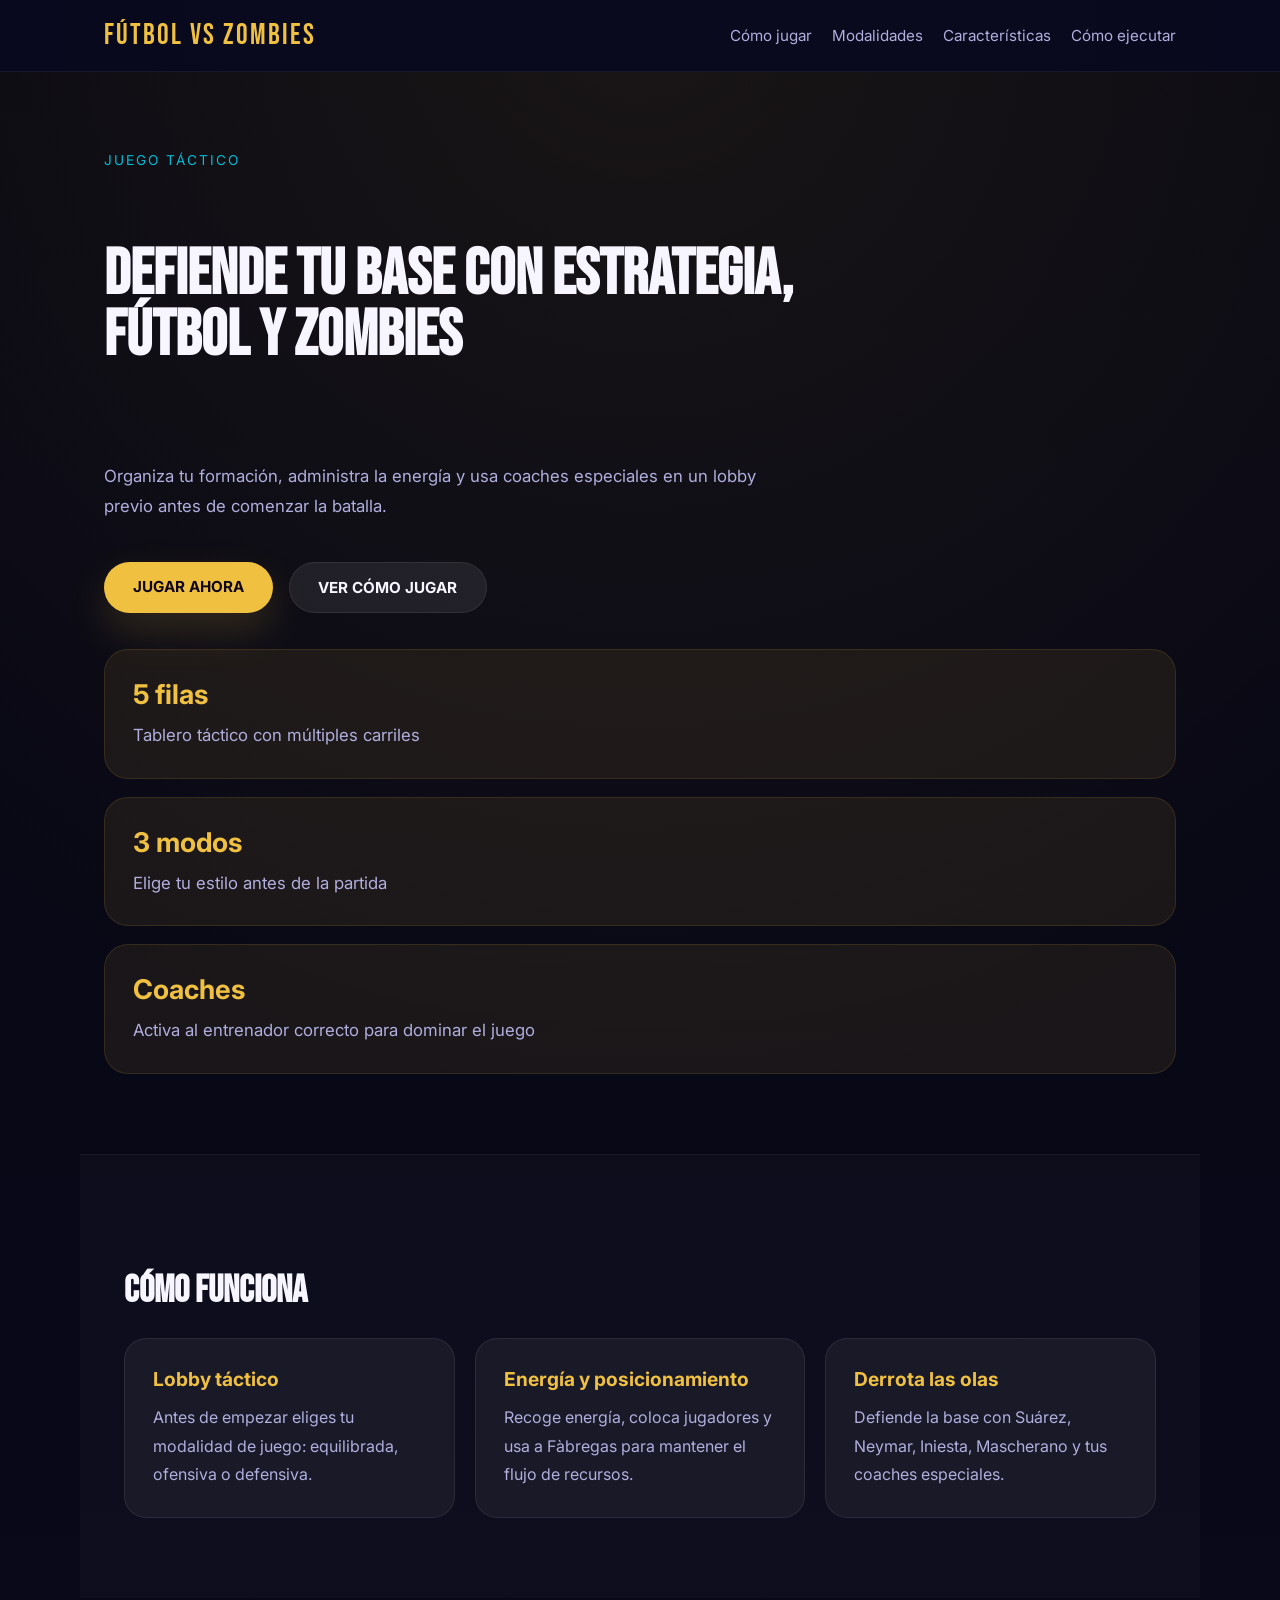
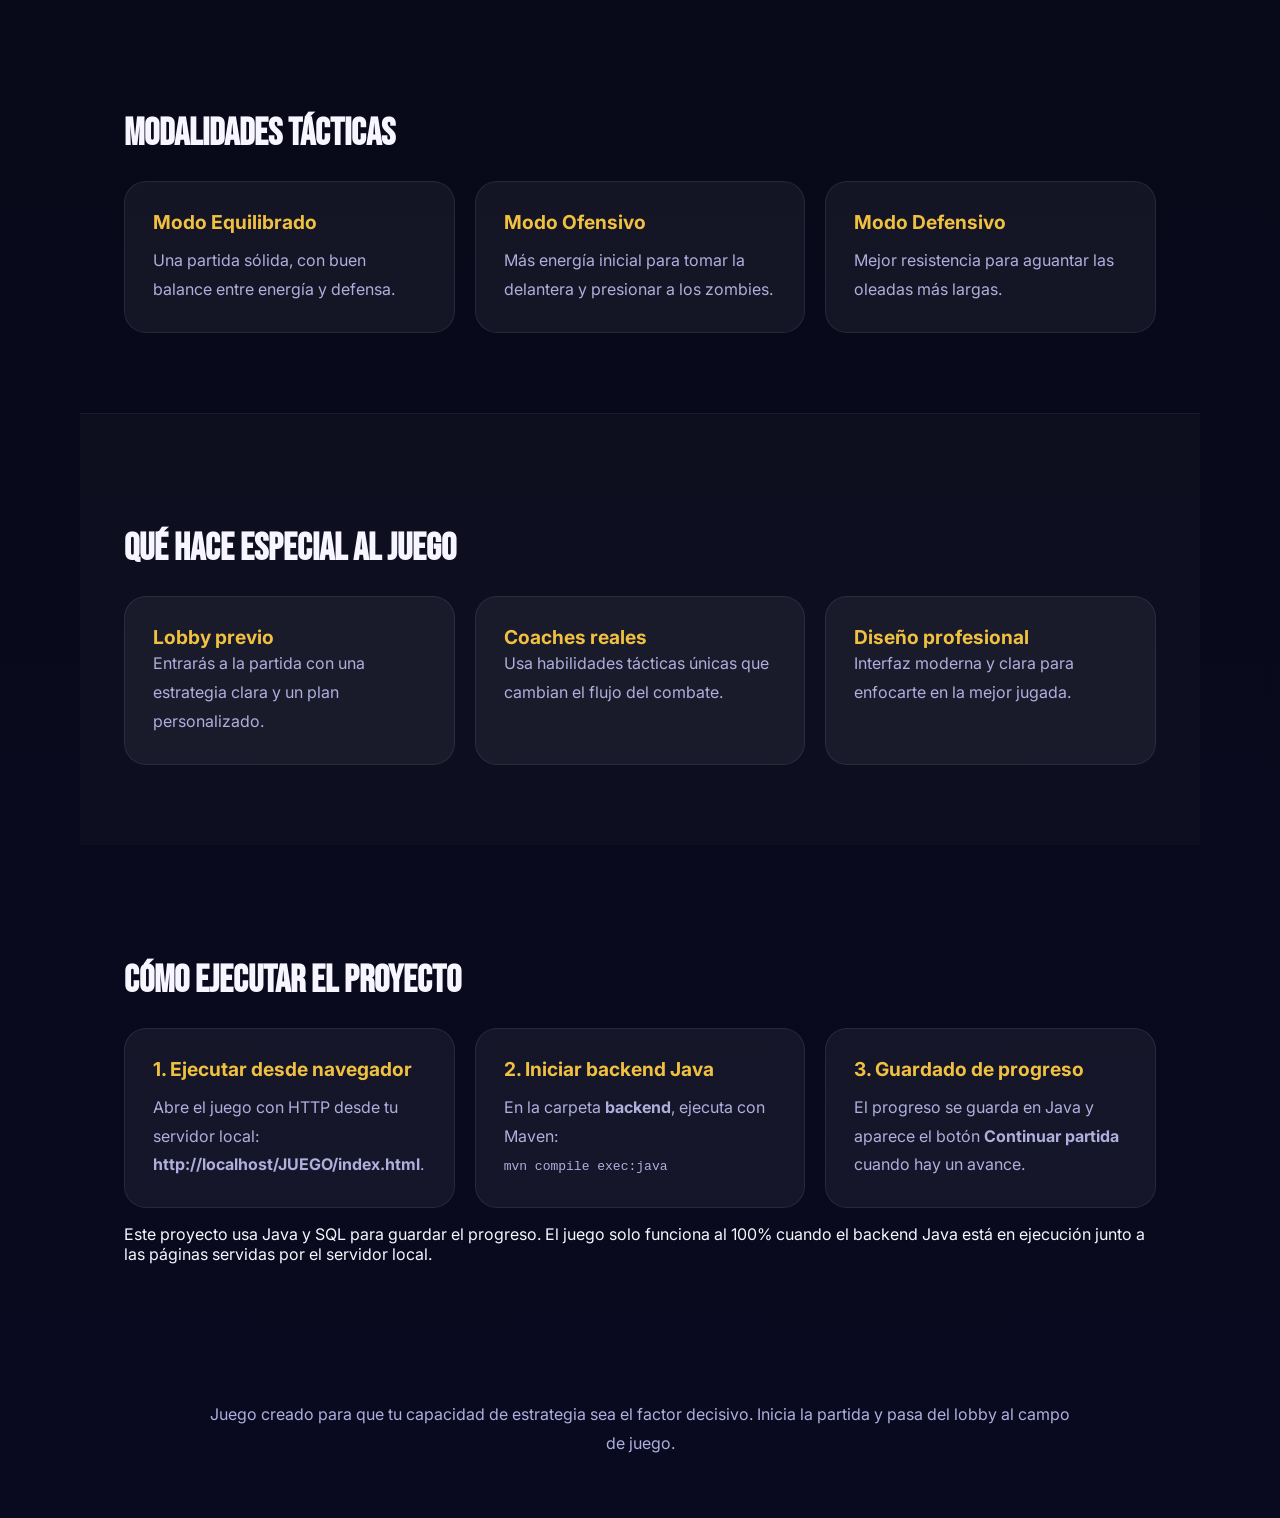
==== index.html @ 801e4524 "Add files via upload" ====
<!DOCTYPE html>
<html lang="es">
<head>
  <meta charset="UTF-8">
  <meta name="viewport" content="width=device-width, initial-scale=1.0">
  <link rel="preconnect" href="https://fonts.googleapis.com">
  <link rel="preconnect" href="https://fonts.gstatic.com" crossorigin>
  <link href="https://fonts.googleapis.com/css2?family=Bebas+Neue&family=Inter:wght@400;600;700&display=swap" rel="stylesheet">
  <link rel="stylesheet" href="style.css">
  <title>Fútbol VS Zombies</title>
</head>
<body>
  <header class="site-header">
    <div class="container header-inner">
      <a class="logo" href="#">Fútbol VS Zombies</a>
      <nav class="nav-links">
        <a href="#how">Cómo jugar</a>
        <a href="#tactics">Modalidades</a>
        <a href="#features">Características</a>
        <a href="#run">Cómo ejecutar</a>
      </nav>
    </div>
  </header>

  <main>
    <section class="hero">
      <div class="hero-copy">
        <span class="eyebrow">Juego táctico</span>
        <h1>Defiende tu base con estrategia, fútbol y zombies</h1>
        <p>Organiza tu formación, administra la energía y usa coaches especiales en un lobby previo antes de comenzar la batalla.</p>
        <div class="hero-actions">
          <a class="btn btn-primary" href="futbol_vs_zombies_v2.html">JUGAR AHORA</a>
          <a class="btn btn-secondary" href="#how">VER CÓMO JUGAR</a>
        </div>
      </div>
      <div class="hero-panel">
        <div class="hero-stat">
          <strong>5 filas</strong>
          <p>Tablero táctico con múltiples carriles</p>
        </div>
        <div class="hero-stat">
          <strong>3 modos</strong>
          <p>Elige tu estilo antes de la partida</p>
        </div>
        <div class="hero-stat">
          <strong>Coaches</strong>
          <p>Activa al entrenador correcto para dominar el juego</p>
        </div>
      </div>
    </section>

    <section id="how" class="section section-light">
      <div class="container">
        <h2>Cómo funciona</h2>
        <div class="grid cards-grid">
          <article class="card">
            <h3>Lobby táctico</h3>
            <p>Antes de empezar eliges tu modalidad de juego: equilibrada, ofensiva o defensiva.</p>
          </article>
          <article class="card">
            <h3>Energía y posicionamiento</h3>
            <p>Recoge energía, coloca jugadores y usa a Fàbregas para mantener el flujo de recursos.</p>
          </article>
          <article class="card">
            <h3>Derrota las olas</h3>
            <p>Defiende la base con Suárez, Neymar, Iniesta, Mascherano y tus coaches especiales.</p>
          </article>
        </div>
      </div>
    </section>

    <section id="tactics" class="section">
      <div class="container">
        <h2>Modalidades tácticas</h2>
        <div class="grid cards-grid">
          <article class="card">
            <h3>Modo Equilibrado</h3>
            <p>Una partida sólida, con buen balance entre energía y defensa.</p>
          </article>
          <article class="card">
            <h3>Modo Ofensivo</h3>
            <p>Más energía inicial para tomar la delantera y presionar a los zombies.</p>
          </article>
          <article class="card">
            <h3>Modo Defensivo</h3>
            <p>Mejor resistencia para aguantar las oleadas más largas.</p>
          </article>
        </div>
      </div>
    </section>

    <section id="features" class="section section-light">
      <div class="container">
        <h2>Qué hace especial al juego</h2>
        <div class="grid feature-grid">
          <div class="feature">
            <strong>Lobby previo</strong>
            <p>Entrarás a la partida con una estrategia clara y un plan personalizado.</p>
          </div>
          <div class="feature">
            <strong>Coaches reales</strong>
            <p>Usa habilidades tácticas únicas que cambian el flujo del combate.</p>
          </div>
          <div class="feature">
            <strong>Diseño profesional</strong>
            <p>Interfaz moderna y clara para enfocarte en la mejor jugada.</p>
          </div>
        </div>
      </div>
    </section>

    <section id="run" class="section">
      <div class="container">
        <h2>Cómo ejecutar el proyecto</h2>
        <div class="grid cards-grid">
          <article class="card">
            <h3>1. Ejecutar desde navegador</h3>
            <p>Abre el juego con HTTP desde tu servidor local: <strong>http://localhost/JUEGO/index.html</strong>.</p>
          </article>
          <article class="card">
            <h3>2. Iniciar backend Java</h3>
            <p>En la carpeta <strong>backend</strong>, ejecuta con Maven:</p>
            <p><code>mvn compile exec:java</code></p>
          </article>
          <article class="card">
            <h3>3. Guardado de progreso</h3>
            <p>El progreso se guarda en Java y aparece el botón <strong>Continuar partida</strong> cuando hay un avance.</p>
          </article>
        </div>
        <div class="lobby-footnote">
          <p>Este proyecto usa Java y SQL para guardar el progreso. El juego solo funciona al 100% cuando el backend Java está en ejecución junto a las páginas servidas por el servidor local.</p>
        </div>
      </div>
    </section>
  </main>

  <footer class="site-footer">
    <div class="container">
      <p>Juego creado para que tu capacidad de estrategia sea el factor decisivo. Inicia la partida y pasa del lobby al campo de juego.</p>
    </div>
  </footer>
</body>
</html>
---- style.css ----
:root {
  color-scheme: dark;
  --bg:#090a1f;
  --surface:#110f28;
  --surface-2:#181535;
  --primary:#f0c040;
  --primary-soft:#f7e4a3;
  --text:#f7f5ff;
  --muted:#b0aedd;
  --border:#2b2843;
  --accent:#00bcd4;
}

* {
  box-sizing: border-box;
}

html, body {
  margin: 0;
  min-height: 100%;
  font-family: 'Inter', sans-serif;
  background: radial-gradient(circle at top, rgba(240,192,64,0.08), transparent 35%), linear-gradient(180deg, #070712 0%, #090a1f 100%);
  color: var(--text);
}

.container {
  width: min(1120px, calc(100% - 40px));
  margin: 0 auto;
}

a {
  color: inherit;
  text-decoration: none;
}

button,
.btn {
  border: none;
  border-radius: 999px;
  padding: 0.95rem 1.8rem;
  font-size: 0.95rem;
  font-weight: 700;
  cursor: pointer;
  transition: transform 0.2s ease, background-color 0.2s ease, box-shadow 0.2s ease;
}

button:hover,
.btn:hover {
  transform: translateY(-2px);
}

.site-header {
  position: sticky;
  top: 0;
  z-index: 20;
  background: rgba(9, 10, 31, 0.94);
  border-bottom: 1px solid rgba(255, 255, 255, 0.06);
}

.header-inner {
  max-width: 1120px;
  margin: 0 auto;
  padding: 18px 24px;
  display: flex;
  align-items: center;
  justify-content: space-between;
  gap: 16px;
}

.logo {
  font-family: 'Bebas Neue', cursive;
  font-size: 1.8rem;
  letter-spacing: 2px;
  color: var(--primary);
}

.nav-links {
  display: flex;
  gap: 20px;
  flex-wrap: wrap;
}

.nav-links a {
  color: var(--muted);
  font-size: 0.95rem;
}

.hero,
.section {
  max-width: 1120px;
  margin: 0 auto;
  padding: 80px 24px;
}

.hero {
  display: grid;
  grid-template-columns: 1fr;
  gap: 36px;
}

.hero-copy {
  display: flex;
  flex-direction: column;
  gap: 24px;
  text-align: left;
}

.eyebrow {
  display: inline-block;
  color: var(--accent);
  text-transform: uppercase;
  letter-spacing: 2px;
  font-size: 0.85rem;
}

.hero h1 {
  font-family: 'Bebas Neue', cursive;
  font-size: clamp(3rem, 5vw, 5.4rem);
  line-height: 0.95;
  max-width: 720px;
}

.hero p {
  max-width: 680px;
  color: var(--muted);
  font-size: 1.05rem;
  line-height: 1.8;
}

.hero-actions {
  display: flex;
  flex-wrap: wrap;
  gap: 16px;
}

.btn-primary {
  background: var(--primary);
  color: #0e0618;
  box-shadow: 0 18px 40px rgba(240, 192, 64, 0.16);
}

.btn-secondary {
  background: rgba(255, 255, 255, 0.08);
  color: var(--text);
  border: 1px solid rgba(255,255,255,0.08);
}

.hero-panel {
  display: grid;
  gap: 18px;
}

.hero-stat {
  background: rgba(240, 192, 64, 0.08);
  border: 1px solid rgba(240, 192, 64, 0.12);
  border-radius: 24px;
  padding: 28px;
}

.hero-stat strong {
  display: block;
  font-size: 1.7rem;
  margin-bottom: 10px;
  color: var(--primary);
}

.hero-stat p {
  margin: 0;
  color: var(--muted);
  line-height: 1.7;
}

.section-light {
  background: rgba(255,255,255,0.02);
  border-top: 1px solid rgba(255,255,255,0.06);
}

.section h2 {
  font-family: 'Bebas Neue', cursive;
  font-size: clamp(2.4rem, 3vw, 3rem);
  margin-bottom: 24px;
}

.grid {
  display: grid;
  gap: 20px;
}

.cards-grid {
  grid-template-columns: repeat(3, minmax(0, 1fr));
}

.feature-grid {
  grid-template-columns: repeat(3, minmax(0, 1fr));
}

.card,
.feature {
  background: rgba(255,255,255,0.05);
  border: 1px solid rgba(255,255,255,0.08);
  border-radius: 22px;
  padding: 28px;
}

.card h3,
.feature strong {
  margin: 0 0 12px;
  font-size: 1.2rem;
  color: var(--primary);
}

.card p,
.feature p {
  margin: 0;
  color: var(--muted);
  line-height: 1.8;
}

.site-footer {
  padding: 40px 24px 60px;
}

.site-footer p {
  max-width: 860px;
  margin: 0 auto;
  color: var(--muted);
  text-align: center;
  line-height: 1.8;
}

@media (max-width: 900px) {
  .hero,
  .hero-panel,
  .cards-grid,
  .feature-grid {
    grid-template-columns: 1fr;
  }

  .header-inner {
    flex-direction: column;
    align-items: flex-start;
  }

  .nav-links {
    width: 100%;
    justify-content: flex-start;
  }
}

@media (max-width: 600px) {
  .hero {
    padding-top: 48px;
  }

  .hero h1 {
    font-size: 2.7rem;
  }

  .hero-actions {
    flex-direction: column;
    align-items: stretch;
  }
}
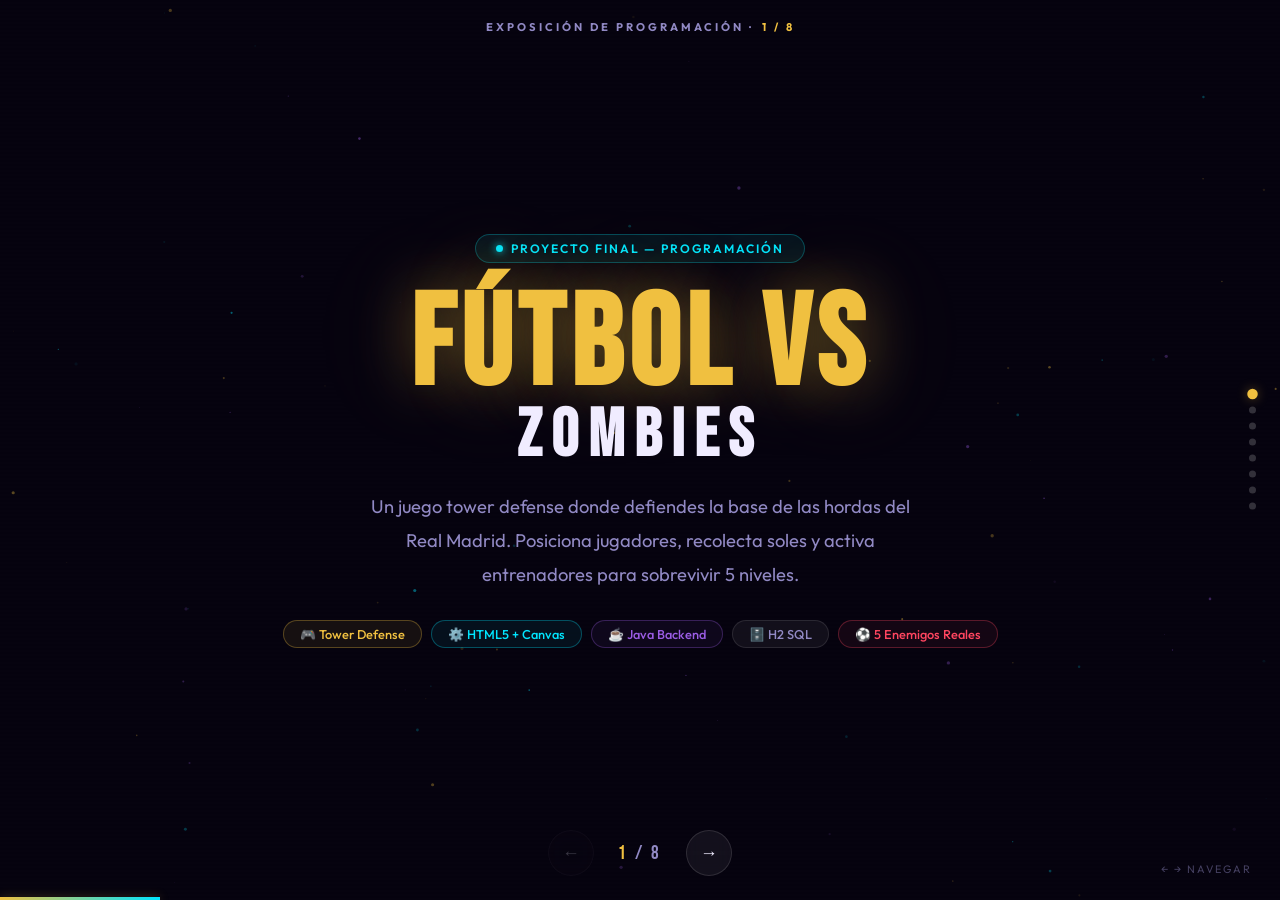
==== commit c534c49b: "Add files via upload" ====
--- a/index.html
+++ b/index.html
@@ -3,141 +3,578 @@
 <head>
   <meta charset="UTF-8">
   <meta name="viewport" content="width=device-width, initial-scale=1.0">
+  <title>Fútbol VS Zombies — Exposición</title>
   <link rel="preconnect" href="https://fonts.googleapis.com">
-  <link rel="preconnect" href="https://fonts.gstatic.com" crossorigin>
-  <link href="https://fonts.googleapis.com/css2?family=Bebas+Neue&family=Inter:wght@400;600;700&display=swap" rel="stylesheet">
-  <link rel="stylesheet" href="style.css">
-  <title>Fútbol VS Zombies</title>
+  <link href="https://fonts.googleapis.com/css2?family=Bebas+Neue&family=Outfit:wght@300;400;500;600;700&display=swap" rel="stylesheet">
+  <style>
+    :root {
+      --bg: #06030f;
+      --gold: #f0c040;
+      --gold-dim: rgba(240,192,64,0.12);
+      --gold-glow: rgba(240,192,64,0.35);
+      --cyan: #00e5ff;
+      --purple: #9b5de5;
+      --red: #ff4560;
+      --green: #2ecc71;
+      --text: #f0ecff;
+      --muted: #9189c4;
+      --border: rgba(240,192,64,0.15);
+    }
+    *, *::before, *::after { box-sizing: border-box; margin: 0; padding: 0; }
+    html, body { width:100%; height:100%; overflow:hidden; font-family:'Outfit',sans-serif; background:var(--bg); color:var(--text); }
+
+    #particles-canvas { position:fixed; inset:0; z-index:0; pointer-events:none; }
+    body::before {
+      content:''; position:fixed; inset:0;
+      background:repeating-linear-gradient(0deg,transparent,transparent 2px,rgba(0,0,0,0.03) 2px,rgba(0,0,0,0.03) 4px);
+      pointer-events:none; z-index:1;
+    }
+
+    /* ── SLIDES ── */
+    #slides-wrapper { position:fixed; inset:0; z-index:10; overflow:hidden; }
+
+    .slide {
+      position:absolute; inset:0;
+      display:flex; flex-direction:column; align-items:center; justify-content:center;
+      padding:72px 56px 90px;
+      opacity:0; pointer-events:none;
+      transition:opacity 0.5s ease, transform 0.5s ease;
+      transform:translateX(50px);
+    }
+    .slide.active { opacity:1; pointer-events:all; transform:translateX(0); }
+    .slide.exit-left { opacity:0; transform:translateX(-50px); }
+
+    .slide-badge {
+      position:absolute; top:20px; left:50%; transform:translateX(-50%);
+      font-size:0.7rem; font-weight:700; letter-spacing:3px; text-transform:uppercase;
+      color:var(--muted); display:flex; align-items:center; gap:8px; white-space:nowrap;
+    }
+    .slide-badge span { color:var(--gold); }
+
+    /* ── PROGRESS ── */
+    #progress-bar {
+      position:fixed; bottom:0; left:0; height:3px;
+      background:linear-gradient(90deg,var(--gold),var(--cyan));
+      transition:width 0.45s ease; z-index:200;
+      box-shadow:0 0 10px var(--gold-glow);
+    }
+
+    /* ── CONTROLS ── */
+    #nav-controls {
+      position:fixed; bottom:24px; left:50%; transform:translateX(-50%);
+      display:flex; align-items:center; gap:18px; z-index:200;
+    }
+    .nav-btn {
+      background:rgba(255,255,255,0.06); border:1px solid rgba(255,255,255,0.12);
+      color:var(--text); border-radius:50%; width:46px; height:46px;
+      font-size:1.1rem; cursor:pointer; display:flex; align-items:center; justify-content:center;
+      transition:background 0.2s, border-color 0.2s, transform 0.2s; backdrop-filter:blur(8px);
+    }
+    .nav-btn:hover { background:rgba(240,192,64,0.15); border-color:var(--gold); transform:scale(1.08); }
+    .nav-btn:disabled { opacity:0.22; cursor:default; transform:none; }
+    #slide-counter { font-family:'Bebas Neue',cursive; font-size:1.2rem; letter-spacing:3px; color:var(--muted); min-width:56px; text-align:center; }
+    #slide-counter em { color:var(--gold); font-style:normal; }
+
+    /* ── DOTS ── */
+    #slide-dots {
+      position:fixed; right:24px; top:50%; transform:translateY(-50%);
+      display:flex; flex-direction:column; gap:9px; z-index:200;
+    }
+    .dot { width:7px; height:7px; border-radius:50%; background:rgba(255,255,255,0.18); cursor:pointer; transition:background 0.3s, transform 0.3s; }
+    .dot.active { background:var(--gold); transform:scale(1.5); box-shadow:0 0 7px var(--gold-glow); }
+
+    #key-hint { position:fixed; bottom:24px; right:28px; font-size:0.68rem; letter-spacing:2px; color:rgba(145,137,196,0.45); text-transform:uppercase; z-index:200; }
+
+    /* ── SHARED COMPONENTS ── */
+    .section-label { font-size:0.7rem; font-weight:700; letter-spacing:3px; text-transform:uppercase; color:var(--cyan); margin-bottom:8px; }
+    h2 { font-family:'Bebas Neue',cursive; font-size:clamp(2.2rem,3.8vw,3.4rem); letter-spacing:3px; line-height:1; margin-bottom:10px; }
+    .section-desc { color:var(--muted); font-size:0.97rem; line-height:1.8; max-width:580px; margin-bottom:32px; }
+
+    /* ── ANIM ── */
+    @keyframes fadeUp { from{opacity:0;transform:translateY(26px)} to{opacity:1;transform:translateY(0)} }
+    @keyframes pulse { 0%,100%{opacity:1;transform:scale(1)} 50%{opacity:.5;transform:scale(.8)} }
+    .slide.active .a1 { animation:fadeUp .55s .04s ease both; }
+    .slide.active .a2 { animation:fadeUp .55s .14s ease both; }
+    .slide.active .a3 { animation:fadeUp .55s .24s ease both; }
+    .slide.active .a4 { animation:fadeUp .55s .34s ease both; }
+    .slide.active .a5 { animation:fadeUp .55s .44s ease both; }
+
+    /* ════════════════════════════
+       SLIDE 1 — PORTADA
+    ════════════════════════════ */
+    .hero-badge {
+      display:inline-flex; align-items:center; gap:8px;
+      background:rgba(0,229,255,0.08); border:1px solid rgba(0,229,255,0.25);
+      border-radius:999px; padding:6px 20px;
+      font-size:0.76rem; font-weight:600; letter-spacing:2px; text-transform:uppercase;
+      color:var(--cyan); margin-bottom:28px;
+    }
+    .hero-badge::before { content:''; width:7px; height:7px; border-radius:50%; background:var(--cyan); box-shadow:0 0 8px var(--cyan); animation:pulse 1.5s ease-in-out infinite; }
+    .hero-title {
+      font-family:'Bebas Neue',cursive;
+      font-size:clamp(4rem,10vw,9.5rem);
+      line-height:.88; letter-spacing:6px; color:var(--gold);
+      text-shadow:0 0 60px rgba(240,192,64,.4),0 0 120px rgba(240,192,64,.15);
+      text-align:center;
+    }
+    .hero-title span { display:block; color:var(--text); text-shadow:none; font-size:.52em; letter-spacing:10px; margin-top:4px; }
+    .hero-sub { margin-top:24px; font-size:clamp(.95rem,1.7vw,1.15rem); color:var(--muted); max-width:560px; line-height:1.85; text-align:center; }
+    .hero-chips { display:flex; flex-wrap:wrap; gap:9px; justify-content:center; margin-top:28px; }
+    .chip { background:rgba(255,255,255,0.05); border:1px solid rgba(255,255,255,0.1); border-radius:999px; padding:5px 16px; font-size:0.8rem; color:var(--muted); font-weight:500; }
+    .chip.gold  { border-color:rgba(240,192,64,.3); color:var(--gold); background:rgba(240,192,64,.07); }
+    .chip.cyan  { border-color:rgba(0,229,255,.3); color:var(--cyan); background:rgba(0,229,255,.06); }
+    .chip.purple{ border-color:rgba(155,93,229,.3); color:var(--purple); background:rgba(155,93,229,.06); }
+    .chip.red   { border-color:rgba(255,69,96,.3); color:var(--red); background:rgba(255,69,96,.06); }
+
+    /* ════════════════════════════
+       SLIDE 2 — EQUIPO
+    ════════════════════════════ */
+    .team-grid { display:grid; grid-template-columns:repeat(3,1fr); gap:24px; width:100%; max-width:860px; }
+    .member-card {
+      background:rgba(255,255,255,0.03); border:1px solid rgba(255,255,255,0.08);
+      border-radius:22px; padding:32px 22px; text-align:center;
+      transition:transform .3s, border-color .3s, background .3s;
+      position:relative; overflow:hidden;
+    }
+    .member-card::before { content:''; position:absolute; top:0; left:0; right:0; height:2px; background:linear-gradient(90deg,var(--gold),var(--cyan),transparent); }
+    .member-card:hover { transform:translateY(-6px); border-color:rgba(240,192,64,.3); background:var(--gold-dim); }
+    .member-avatar {
+      width:68px; height:68px; border-radius:50%;
+      background:linear-gradient(135deg,rgba(240,192,64,.2),rgba(0,229,255,.15));
+      border:2px solid rgba(240,192,64,.3);
+      display:flex; align-items:center; justify-content:center;
+      font-size:1.9rem; margin:0 auto 16px;
+    }
+    .member-card h3 { font-family:'Bebas Neue',cursive; font-size:1.1rem; letter-spacing:2px; color:var(--gold); margin-bottom:6px; }
+    .member-card p { color:var(--muted); font-size:0.8rem; line-height:1.6; }
+    .member-role { display:inline-block; margin-top:12px; font-size:0.68rem; font-weight:700; letter-spacing:2px; text-transform:uppercase; padding:4px 13px; border-radius:999px; background:rgba(0,229,255,0.1); color:var(--cyan); }
+    .member-role.gold  { background:rgba(240,192,64,0.1); color:var(--gold); }
+    .member-role.purple{ background:rgba(155,93,229,0.1); color:var(--purple); }
+
+    /* ════════════════════════════
+       SLIDE 3 — CÓMO FUNCIONA
+    ════════════════════════════ */
+    .steps-grid { display:grid; grid-template-columns:repeat(3,1fr); gap:22px; width:100%; max-width:960px; }
+    .step { background:rgba(255,255,255,0.03); border:1px solid rgba(255,255,255,0.07); border-radius:18px; padding:28px 22px; position:relative; overflow:hidden; transition:transform .3s, border-color .3s; }
+    .step:hover { transform:translateY(-5px); border-color:rgba(240,192,64,.25); }
+    .step::before { content:''; position:absolute; top:0; left:0; right:0; height:2px; background:linear-gradient(90deg,var(--gold),transparent); opacity:0; transition:opacity .3s; }
+    .step:hover::before { opacity:1; }
+    .step-num { font-family:'Bebas Neue',cursive; font-size:3.5rem; color:rgba(240,192,64,0.1); line-height:1; margin-bottom:12px; }
+    .step h3 { font-size:1.05rem; font-weight:700; margin-bottom:8px; color:var(--gold); }
+    .step p { color:var(--muted); font-size:0.88rem; line-height:1.75; }
+
+    /* ════════════════════════════
+       SLIDE 4 — ENEMIGOS
+    ════════════════════════════ */
+    .enemies-grid { display:grid; grid-template-columns:repeat(5,1fr); gap:14px; width:100%; max-width:960px; }
+    .enemy-card {
+      background:rgba(255,40,40,0.04); border:1px solid rgba(255,69,96,0.15);
+      border-radius:16px; padding:20px 14px; text-align:center;
+      transition:transform .3s, border-color .3s, background .3s;
+    }
+    .enemy-card:hover { transform:translateY(-5px); border-color:rgba(255,69,96,.4); background:rgba(255,69,96,.08); }
+    .enemy-card.boss { border-color:rgba(240,192,64,.3); background:rgba(240,192,64,.05); }
+    .enemy-card.boss:hover { border-color:rgba(240,192,64,.6); background:rgba(240,192,64,.1); }
+    .enemy-emoji { font-size:2rem; display:block; margin-bottom:10px; }
+    .enemy-card h4 { font-family:'Bebas Neue',cursive; font-size:1rem; letter-spacing:2px; color:var(--red); margin-bottom:6px; }
+    .enemy-card.boss h4 { color:var(--gold); }
+    .enemy-card p { color:var(--muted); font-size:0.75rem; line-height:1.55; }
+    .enemy-tag { display:inline-block; margin-top:10px; font-size:0.65rem; font-weight:700; letter-spacing:1.5px; text-transform:uppercase; padding:3px 10px; border-radius:999px; background:rgba(255,69,96,0.12); color:var(--red); }
+    .enemy-card.boss .enemy-tag { background:rgba(240,192,64,0.12); color:var(--gold); }
+
+    /* ════════════════════════════
+       SLIDE 5 — JUGADORES + SOLES
+    ════════════════════════════ */
+    .players-layout { display:grid; grid-template-columns:1fr 1fr; gap:36px; width:100%; max-width:960px; align-items:start; }
+    .players-list { display:flex; flex-direction:column; gap:12px; }
+    .player-row {
+      display:flex; align-items:center; gap:14px;
+      background:rgba(255,255,255,0.03); border:1px solid rgba(255,255,255,0.07);
+      border-radius:12px; padding:12px 16px;
+      transition:transform .2s, border-color .2s;
+    }
+    .player-row:hover { transform:translateX(4px); border-color:rgba(240,192,64,.25); }
+    .player-icon { width:38px; height:38px; border-radius:8px; display:flex; align-items:center; justify-content:center; font-size:1.2rem; flex-shrink:0; }
+    .player-info strong { display:block; font-size:0.9rem; color:var(--text); margin-bottom:2px; }
+    .player-info span { font-size:0.76rem; color:var(--muted); }
+    .player-cost { margin-left:auto; font-family:'Bebas Neue',cursive; font-size:1.1rem; color:var(--gold); flex-shrink:0; }
+
+    .soles-box {
+      background:rgba(240,192,64,0.05); border:1px solid rgba(240,192,64,0.2);
+      border-radius:18px; padding:24px;
+    }
+    .soles-box h3 { font-family:'Bebas Neue',cursive; font-size:1.5rem; letter-spacing:2px; color:var(--gold); margin-bottom:12px; }
+    .soles-box p { color:var(--muted); font-size:0.87rem; line-height:1.75; margin-bottom:10px; }
+    .sol-item { display:flex; align-items:flex-start; gap:10px; margin-top:10px; }
+    .sol-item span { font-size:1.3rem; flex-shrink:0; margin-top:2px; }
+    .sol-item p { margin:0; font-size:0.82rem; color:var(--muted); }
+
+    /* ════════════════════════════
+       SLIDE 6 — ENTRENADORES
+    ════════════════════════════ */
+    .coaches-grid { display:grid; grid-template-columns:repeat(3,1fr); gap:22px; width:100%; max-width:860px; }
+    .coach-card {
+      background:rgba(255,255,255,0.03); border:1px solid rgba(255,255,255,0.07);
+      border-radius:18px; padding:26px 22px; text-align:center;
+      transition:transform .3s, border-color .3s, background .3s;
+      position:relative; overflow:hidden;
+    }
+    .coach-card::after { content:''; position:absolute; bottom:0; left:0; right:0; height:2px; background:linear-gradient(90deg,transparent,var(--gold),transparent); opacity:0; transition:opacity .3s; }
+    .coach-card:hover::after { opacity:1; }
+    .coach-card:hover { transform:translateY(-5px); border-color:rgba(240,192,64,.3); background:var(--gold-dim); }
+    .coach-emoji { font-size:2.5rem; display:block; margin-bottom:14px; }
+    .coach-card h4 { font-family:'Bebas Neue',cursive; font-size:1.25rem; letter-spacing:2px; color:var(--gold); margin-bottom:8px; }
+    .coach-card p { color:var(--muted); font-size:0.82rem; line-height:1.65; }
+    .coach-req { display:inline-block; margin-top:12px; font-size:0.65rem; font-weight:700; letter-spacing:1.5px; text-transform:uppercase; padding:3px 11px; border-radius:999px; background:rgba(0,229,255,0.1); color:var(--cyan); }
+
+    /* ════════════════════════════
+       SLIDE 7 — TECNOLOGÍA
+    ════════════════════════════ */
+    .tech-layout { display:grid; grid-template-columns:1fr 1fr; gap:36px; width:100%; max-width:960px; align-items:start; }
+    .tech-list { display:flex; flex-direction:column; gap:13px; }
+    .tech-item { display:flex; align-items:center; gap:14px; background:rgba(255,255,255,0.03); border:1px solid rgba(255,255,255,0.07); border-radius:13px; padding:15px 17px; }
+    .tech-icon { width:42px; height:42px; border-radius:9px; display:flex; align-items:center; justify-content:center; font-size:1.35rem; flex-shrink:0; }
+    .tech-icon.html { background:rgba(228,77,38,0.15); }
+    .tech-icon.css  { background:rgba(155,93,229,0.15); }
+    .tech-icon.java { background:rgba(248,152,32,0.15); }
+    .tech-icon.sql  { background:rgba(0,114,255,0.15); }
+    .tech-info strong { display:block; font-size:0.92rem; color:var(--text); margin-bottom:3px; }
+    .tech-info span { font-size:0.78rem; color:var(--muted); }
+
+    .arch-diagram { background:rgba(255,255,255,0.02); border:1px solid var(--border); border-radius:18px; padding:26px; display:flex; flex-direction:column; gap:9px; }
+    .arch-row { display:flex; align-items:center; gap:9px; }
+    .arch-box { flex:1; border-radius:9px; padding:9px 12px; text-align:center; font-size:0.8rem; font-weight:600; }
+    .arch-box.gd  { background:rgba(240,192,64,0.08); border:1px solid rgba(240,192,64,0.18); color:var(--gold); }
+    .arch-box.cy  { background:rgba(0,229,255,0.06); border:1px solid rgba(0,229,255,0.2); color:var(--cyan); }
+    .arch-box.pu  { background:rgba(155,93,229,0.06); border:1px solid rgba(155,93,229,0.2); color:var(--purple); }
+    .arch-arrow { color:var(--muted); font-size:.95rem; flex-shrink:0; }
+    .arch-label { font-size:0.65rem; color:var(--muted); text-align:center; letter-spacing:1px; text-transform:uppercase; }
+
+    /* ════════════════════════════
+       SLIDE 8 — CIERRE
+    ════════════════════════════ */
+    .final-title { font-family:'Bebas Neue',cursive; font-size:clamp(3rem,6.5vw,6rem); line-height:.9; letter-spacing:5px; color:var(--gold); text-shadow:0 0 60px rgba(240,192,64,.4); margin-bottom:14px; text-align:center; }
+    .final-sub { color:var(--muted); font-size:1rem; line-height:1.85; max-width:500px; margin:0 auto 32px; text-align:center; }
+    .btn-play { display:inline-flex; align-items:center; gap:10px; background:var(--gold); color:#0e0618; border:none; border-radius:8px; padding:15px 46px; font-family:'Bebas Neue',cursive; font-size:1.35rem; letter-spacing:4px; cursor:pointer; text-decoration:none; box-shadow:0 8px 32px rgba(240,192,64,.3); transition:transform .2s, box-shadow .2s; }
+    .btn-play:hover { transform:translateY(-3px); box-shadow:0 14px 48px rgba(240,192,64,.5); }
+
+    /* ── STATS ROW ── */
+    .stats-row { display:grid; grid-template-columns:repeat(4,1fr); gap:2px; background:var(--border); border:1px solid var(--border); border-radius:18px; overflow:hidden; width:100%; max-width:900px; margin-top:10px; }
+    .stat-box { background:var(--bg); padding:36px 24px; text-align:center; }
+    .stat-num { font-family:'Bebas Neue',cursive; font-size:3.5rem; color:var(--gold); line-height:1; text-shadow:0 0 20px var(--gold-glow); }
+    .stat-label { color:var(--muted); font-size:0.76rem; letter-spacing:2px; text-transform:uppercase; margin-top:7px; }
+  </style>
 </head>
 <body>
-  <header class="site-header">
-    <div class="container header-inner">
-      <a class="logo" href="#">Fútbol VS Zombies</a>
-      <nav class="nav-links">
-        <a href="#how">Cómo jugar</a>
-        <a href="#tactics">Modalidades</a>
-        <a href="#features">Características</a>
-        <a href="#run">Cómo ejecutar</a>
-      </nav>
-    </div>
-  </header>
-
-  <main>
-    <section class="hero">
-      <div class="hero-copy">
-        <span class="eyebrow">Juego táctico</span>
-        <h1>Defiende tu base con estrategia, fútbol y zombies</h1>
-        <p>Organiza tu formación, administra la energía y usa coaches especiales en un lobby previo antes de comenzar la batalla.</p>
-        <div class="hero-actions">
-          <a class="btn btn-primary" href="futbol_vs_zombies_v2.html">JUGAR AHORA</a>
-          <a class="btn btn-secondary" href="#how">VER CÓMO JUGAR</a>
-        </div>
-      </div>
-      <div class="hero-panel">
-        <div class="hero-stat">
-          <strong>5 filas</strong>
-          <p>Tablero táctico con múltiples carriles</p>
-        </div>
-        <div class="hero-stat">
-          <strong>3 modos</strong>
-          <p>Elige tu estilo antes de la partida</p>
-        </div>
-        <div class="hero-stat">
-          <strong>Coaches</strong>
-          <p>Activa al entrenador correcto para dominar el juego</p>
-        </div>
-      </div>
-    </section>
-
-    <section id="how" class="section section-light">
-      <div class="container">
-        <h2>Cómo funciona</h2>
-        <div class="grid cards-grid">
-          <article class="card">
-            <h3>Lobby táctico</h3>
-            <p>Antes de empezar eliges tu modalidad de juego: equilibrada, ofensiva o defensiva.</p>
-          </article>
-          <article class="card">
-            <h3>Energía y posicionamiento</h3>
-            <p>Recoge energía, coloca jugadores y usa a Fàbregas para mantener el flujo de recursos.</p>
-          </article>
-          <article class="card">
-            <h3>Derrota las olas</h3>
-            <p>Defiende la base con Suárez, Neymar, Iniesta, Mascherano y tus coaches especiales.</p>
-          </article>
-        </div>
-      </div>
-    </section>
-
-    <section id="tactics" class="section">
-      <div class="container">
-        <h2>Modalidades tácticas</h2>
-        <div class="grid cards-grid">
-          <article class="card">
-            <h3>Modo Equilibrado</h3>
-            <p>Una partida sólida, con buen balance entre energía y defensa.</p>
-          </article>
-          <article class="card">
-            <h3>Modo Ofensivo</h3>
-            <p>Más energía inicial para tomar la delantera y presionar a los zombies.</p>
-          </article>
-          <article class="card">
-            <h3>Modo Defensivo</h3>
-            <p>Mejor resistencia para aguantar las oleadas más largas.</p>
-          </article>
-        </div>
-      </div>
-    </section>
-
-    <section id="features" class="section section-light">
-      <div class="container">
-        <h2>Qué hace especial al juego</h2>
-        <div class="grid feature-grid">
-          <div class="feature">
-            <strong>Lobby previo</strong>
-            <p>Entrarás a la partida con una estrategia clara y un plan personalizado.</p>
-          </div>
-          <div class="feature">
-            <strong>Coaches reales</strong>
-            <p>Usa habilidades tácticas únicas que cambian el flujo del combate.</p>
-          </div>
-          <div class="feature">
-            <strong>Diseño profesional</strong>
-            <p>Interfaz moderna y clara para enfocarte en la mejor jugada.</p>
-          </div>
-        </div>
-      </div>
-    </section>
-
-    <section id="run" class="section">
-      <div class="container">
-        <h2>Cómo ejecutar el proyecto</h2>
-        <div class="grid cards-grid">
-          <article class="card">
-            <h3>1. Ejecutar desde navegador</h3>
-            <p>Abre el juego con HTTP desde tu servidor local: <strong>http://localhost/JUEGO/index.html</strong>.</p>
-          </article>
-          <article class="card">
-            <h3>2. Iniciar backend Java</h3>
-            <p>En la carpeta <strong>backend</strong>, ejecuta con Maven:</p>
-            <p><code>mvn compile exec:java</code></p>
-          </article>
-          <article class="card">
-            <h3>3. Guardado de progreso</h3>
-            <p>El progreso se guarda en Java y aparece el botón <strong>Continuar partida</strong> cuando hay un avance.</p>
-          </article>
-        </div>
-        <div class="lobby-footnote">
-          <p>Este proyecto usa Java y SQL para guardar el progreso. El juego solo funciona al 100% cuando el backend Java está en ejecución junto a las páginas servidas por el servidor local.</p>
-        </div>
-      </div>
-    </section>
-  </main>
-
-  <footer class="site-footer">
-    <div class="container">
-      <p>Juego creado para que tu capacidad de estrategia sea el factor decisivo. Inicia la partida y pasa del lobby al campo de juego.</p>
-    </div>
-  </footer>
+<canvas id="particles-canvas"></canvas>
+<div id="slides-wrapper">
+
+  <!-- ① PORTADA -->
+  <div class="slide active" style="text-align:center;" data-label="Portada">
+    <div class="slide-badge">Exposición de Programación · <span>1 / 8</span></div>
+    <div class="hero-badge a1">Proyecto Final — Programación</div>
+    <h1 class="hero-title a2">Fútbol VS<span>Zombies</span></h1>
+    <p class="hero-sub a3">Un juego tower defense donde defiendes la base de las hordas del Real Madrid. Posiciona jugadores, recolecta soles y activa entrenadores para sobrevivir 5 niveles.</p>
+    <div class="hero-chips a4">
+      <span class="chip gold">🎮 Tower Defense</span>
+      <span class="chip cyan">⚙️ HTML5 + Canvas</span>
+      <span class="chip purple">☕ Java Backend</span>
+      <span class="chip">🗄️ H2 SQL</span>
+      <span class="chip red">⚽ 5 Enemigos Reales</span>
+    </div>
+  </div>
+
+  <!-- ② EQUIPO -->
+  <div class="slide" data-label="Equipo">
+    <div class="slide-badge">Integrantes · <span>2 / 8</span></div>
+    <div class="a1"><div class="section-label">Quiénes lo hicimos</div></div>
+    <h2 class="a2">Nuestro Equipo</h2>
+    <p class="section-desc a3" style="text-align:center;">Tres desarrolladores, cada uno con un rol claro en el proyecto.</p>
+    <div class="team-grid a4">
+      <div class="member-card">
+        <div class="member-avatar">🎮</div>
+        <h3>Dennis<br>Marin Orozco</h3>
+        <p>Lógica del juego en Canvas, mecánicas de enemigos, animaciones y diseño de la interfaz visual.</p>
+        <span class="member-role gold">Game Logic & Frontend</span>
+      </div>
+      <div class="member-card">
+        <div class="member-avatar">⚙️</div>
+        <h3>Juan Esteban<br>Muñoz Marín</h3>
+        <p>Backend Java con HttpServer, API REST para guardar y cargar progreso, integración con base de datos.</p>
+        <span class="member-role purple">Backend / API REST</span>
+      </div>
+      <div class="member-card">
+        <div class="member-avatar">🗄️</div>
+        <h3>Jose Daniel<br>Orejuela Duque</h3>
+        <p>Base de datos H2 SQL embebida, persistencia de nivel, oleada, score y energía entre sesiones.</p>
+        <span class="member-role">Base de Datos / H2 SQL</span>
+      </div>
+    </div>
+  </div>
+
+  <!-- ③ CÓMO FUNCIONA -->
+  <div class="slide" data-label="Mecánicas">
+    <div class="slide-badge">Mecánicas · <span>3 / 8</span></div>
+    <div class="a1"><div class="section-label">Gameplay</div></div>
+    <h2 class="a2">¿Cómo funciona?</h2>
+    <p class="section-desc a3" style="text-align:center; max-width:700px;">El juego tiene 5 niveles, cada uno en un estadio distinto. Cada nivel tiene 3 oleadas de enemigos que escalan en dificultad y velocidad.</p>
+    <div class="steps-grid a4">
+      <div class="step">
+        <div class="step-num">01</div>
+        <h3>☀ Recolecta Soles</h3>
+        <p>Los soles caen del cielo cada ~10 segundos — haz clic en ellos para recolectarlos. Sin soles no puedes colocar jugadores. Fàbregas genera soles extra de forma pasiva.</p>
+      </div>
+      <div class="step">
+        <div class="step-num">02</div>
+        <h3>⚽ Posiciona Jugadores</h3>
+        <p>El tablero tiene 5 carriles y 9 columnas. Cada jugador tiene un costo en soles. Coloca a tus jugadores estratégicamente antes de que lleguen los enemigos por cada carril.</p>
+      </div>
+      <div class="step">
+        <div class="step-num">03</div>
+        <h3>🧟 Sobrevive las Oleadas</h3>
+        <p>3 oleadas por nivel, cada vez con más enemigos y mayor velocidad. Si un enemigo llega a tu portería, pierdes vida de base. Llega a 0 y es Game Over.</p>
+      </div>
+    </div>
+  </div>
+
+  <!-- ④ ENEMIGOS -->
+  <div class="slide" data-label="Enemigos">
+    <div class="slide-badge">Enemigos · <span>4 / 8</span></div>
+    <div class="a1"><div class="section-label">Horda del Real Madrid</div></div>
+    <h2 class="a2">Los Enemigos</h2>
+    <p class="section-desc a3" style="text-align:center; max-width:700px;">Cada enemigo tiene comportamiento único. Aparecen por la derecha y avanzan por el carril que les toca.</p>
+    <div class="enemies-grid a4">
+      <div class="enemy-card">
+        <span class="enemy-emoji">🎯</span>
+        <h4>Benzema</h4>
+        <p>Dispara proyectiles a distancia sin acercarse. Difícil de bloquear con Mascherano solo.</p>
+        <span class="enemy-tag">Tirador</span>
+      </div>
+      <div class="enemy-card">
+        <span class="enemy-emoji">🧱</span>
+        <h4>Pepe</h4>
+        <p>Muy lento pero con mucha vida (2500 HP). Aguanta muchos golpes antes de caer.</p>
+        <span class="enemy-tag">Tanque</span>
+      </div>
+      <div class="enemy-card">
+        <span class="enemy-emoji">💨</span>
+        <h4>Bale</h4>
+        <p>El más rápido (velocidad x0.55). Puede atravesar tu línea antes de que reacciones.</p>
+        <span class="enemy-tag">Sprinter</span>
+      </div>
+      <div class="enemy-card">
+        <span class="enemy-emoji">🤸</span>
+        <h4>Modric</h4>
+        <p>Puede saltar sobre tus jugadores (3 veces). Cada impacto que recibe lo esquiva hasta agotar sus saltos.</p>
+        <span class="enemy-tag">Saltador</span>
+      </div>
+      <div class="enemy-card boss">
+        <span class="enemy-emoji">👑</span>
+        <h4>Cristiano</h4>
+        <p>Aparece solo en el Nivel 5 Oleada 3. 5000 HP, 250 de daño. Al llegar a tu base hace el SIUUU y termina el juego.</p>
+        <span class="enemy-tag">BOSS FINAL</span>
+      </div>
+    </div>
+  </div>
+
+  <!-- ⑤ JUGADORES + SOLES -->
+  <div class="slide" data-label="Jugadores">
+    <div class="slide-badge">Jugadores y Soles · <span>5 / 8</span></div>
+    <div class="a1"><div class="section-label">Tu Equipo</div></div>
+    <h2 class="a2">Jugadores y Recursos</h2>
+    <div class="players-layout a3">
+      <div class="players-list">
+        <div class="player-row">
+          <div class="player-icon" style="background:rgba(46,204,113,0.15);">⚽</div>
+          <div class="player-info"><strong>Neymar</strong><span>Disparo rápido. Ataca a enemigos en su carril.</span></div>
+          <div class="player-cost">☀75</div>
+        </div>
+        <div class="player-row">
+          <div class="player-icon" style="background:rgba(21,101,192,0.15);">💥</div>
+          <div class="player-info"><strong>Suárez</strong><span>Disparo pesado. Más lento pero más daño.</span></div>
+          <div class="player-cost">☀110</div>
+        </div>
+        <div class="player-row">
+          <div class="player-icon" style="background:rgba(142,36,170,0.15);">🔀</div>
+          <div class="player-info"><strong>Iniesta</strong><span>Redirige proyectiles enemigos hacia ellos mismos.</span></div>
+          <div class="player-cost">☀100</div>
+        </div>
+        <div class="player-row">
+          <div class="player-icon" style="background:rgba(55,71,79,0.15);">🧱</div>
+          <div class="player-info"><strong>Mascherano</strong><span>Tanque con 200 HP. Bloquea el avance enemigo.</span></div>
+          <div class="player-cost">☀60</div>
+        </div>
+        <div class="player-row">
+          <div class="player-icon" style="background:rgba(230,81,0,0.15);">☀</div>
+          <div class="player-info"><strong>Fàbregas</strong><span>No ataca. Genera soles pasivamente cada ~15s.</span></div>
+          <div class="player-cost">☀50</div>
+        </div>
+      </div>
+      <div class="soles-box">
+        <h3>☀ Sistema de Soles</h3>
+        <p>Los soles son la única moneda del juego. Sin ellos no puedes colocar nada.</p>
+        <div class="sol-item"><span>🌤</span><p><strong style="color:var(--gold)">Del cielo:</strong> Caen automáticamente cada ~10 segundos en posición aleatoria. Debes hacer clic para recolectarlos.</p></div>
+        <div class="sol-item"><span>🔋</span><p><strong style="color:var(--gold)">Fàbregas:</strong> Coloca a Fàbregas y genera un sol extra cada 15-20 segundos desde su posición.</p></div>
+        <div class="sol-item"><span>⚠️</span><p><strong style="color:var(--gold)">Al cambiar de nivel</strong> el tablero se reinicia completamente y empiezas con 0 soles.</p></div>
+      </div>
+    </div>
+  </div>
+
+  <!-- ⑥ ENTRENADORES -->
+  <div class="slide" data-label="Entrenadores">
+    <div class="slide-badge">Entrenadores · <span>6 / 8</span></div>
+    <div class="a1"><div class="section-label">Habilidades Especiales por Nivel</div></div>
+    <h2 class="a2">Los Entrenadores</h2>
+    <p class="section-desc a3" style="text-align:center; max-width:680px;">Cada entrenador se activa una sola vez por nivel pulsando su botón. Úsalos en el momento justo — no se pueden recargar hasta el siguiente nivel.</p>
+    <div class="coaches-grid a4">
+      <div class="coach-card">
+        <span class="coach-emoji">🧠</span>
+        <h4>Guardiola</h4>
+        <p>Activa el <strong style="color:var(--gold)">Modo Reposicionamiento</strong> durante 7 segundos. Puedes arrastrar y mover todos tus jugadores libremente por el tablero.</p>
+        <span class="coach-req">⚠ Requiere a Iniesta en el campo</span>
+      </div>
+      <div class="coach-card">
+        <span class="coach-emoji">⚡</span>
+        <h4>Luis Enrique</h4>
+        <p>Activa el <strong style="color:var(--gold)">Modo Turbo x2</strong> durante 10 segundos. Neymar y Suárez disparan el doble de rápido mientras dura el efecto.</p>
+        <span class="coach-req">Sin requisito previo</span>
+      </div>
+      <div class="coach-card">
+        <span class="coach-emoji">🛡️</span>
+        <h4>Scaloni</h4>
+        <p>Activa el <strong style="color:var(--gold)">Escudo x3</strong> durante 15 segundos. Mascherano despliega un campo de fuerza que absorbe el daño en carriles adyacentes.</p>
+        <span class="coach-req">Sin requisito previo</span>
+      </div>
+    </div>
+    <div style="margin-top:20px; background:rgba(240,192,64,0.05); border:1px solid rgba(240,192,64,0.15); border-radius:12px; padding:14px 20px; max-width:860px; width:100%; font-size:0.84rem; color:var(--muted); line-height:1.7;" class="a5">
+      <strong style="color:var(--gold)">🏟 5 Estadios:</strong> Camp Nou → Santiago Bernabéu → Wembley → Río de Janeiro → Bernabéu Final (Boss). Cada nivel reinicia tu tablero y el fondo del campo cambia.
+    </div>
+  </div>
+
+  <!-- ⑦ TECNOLOGÍA + CÓMO LO CONSTRUIMOS -->
+  <div class="slide" data-label="Tecnología">
+    <div class="slide-badge">Cómo lo construimos · <span>7 / 8</span></div>
+    <div class="a1"><div class="section-label">Stack Tecnológico</div></div>
+    <h2 class="a2">Cómo está construido</h2>
+    <div class="tech-layout a3">
+      <div class="tech-list">
+        <div class="tech-item">
+          <div class="tech-icon html">🌐</div>
+          <div class="tech-info"><strong>HTML5 + Canvas API</strong><span>Motor del juego: tablero, colisiones, animaciones de jugadores, enemigos y proyectiles en tiempo real a 60fps</span></div>
+        </div>
+        <div class="tech-item">
+          <div class="tech-icon css">🎨</div>
+          <div class="tech-info"><strong>CSS3 + JavaScript</strong><span>Interfaz del HUD, panel de jugadores, entrenadores, lobby y mensajes de oleada con transiciones</span></div>
+        </div>
+        <div class="tech-item">
+          <div class="tech-icon java">☕</div>
+          <div class="tech-info"><strong>Java 17 + HttpServer</strong><span>Servidor REST en puerto 8080. Maneja GET y POST /api/progress para guardar y cargar partidas</span></div>
+        </div>
+        <div class="tech-item">
+          <div class="tech-icon sql">🗄️</div>
+          <div class="tech-info"><strong>H2 SQL Embebido</strong><span>Base de datos que persiste nivel, oleada, score y energía. No necesita instalación aparte — corre dentro de Java</span></div>
+        </div>
+      </div>
+      <div class="arch-diagram a4">
+        <div class="arch-label">Arquitectura del Sistema</div><br>
+        <div class="arch-row">
+          <div class="arch-box gd">🌐 index.html<br><small style="opacity:.7;font-size:.7rem;font-weight:400">Presentación</small></div>
+          <div class="arch-arrow">→</div>
+          <div class="arch-box gd">🎮 Juego Canvas<br><small style="opacity:.7;font-size:.7rem;font-weight:400">futbol_vs_zombies_v2</small></div>
+        </div>
+        <div style="text-align:center;color:var(--muted);font-size:1.1rem;margin:4px 0;">↕</div>
+        <div class="arch-row">
+          <div class="arch-box cy">📡 Fetch API<br><small style="opacity:.7;font-size:.7rem;font-weight:400">HTTP REST calls</small></div>
+        </div>
+        <div style="text-align:center;color:var(--muted);font-size:1.1rem;margin:4px 0;">↕</div>
+        <div class="arch-row">
+          <div class="arch-box pu">☕ Java Server<br><small style="opacity:.7;font-size:.7rem;font-weight:400">Puerto 8080</small></div>
+          <div class="arch-arrow">↔</div>
+          <div class="arch-box pu">🗄️ H2 SQL<br><small style="opacity:.7;font-size:.7rem;font-weight:400">progress-data</small></div>
+        </div><br>
+        <div class="arch-label">GET /api/progress · POST /api/progress</div>
+        <div class="arch-label" style="margin-top:6px;">mvn compile exec:java → localhost:8080</div>
+      </div>
+    </div>
+  </div>
+
+  <!-- ⑧ CIERRE -->
+  <div class="slide" style="text-align:center;" data-label="Cierre">
+    <div class="slide-badge">Cierre · <span>8 / 8</span></div>
+    <div class="hero-badge a1">¡Gracias por su atención!</div>
+    <div class="final-title a2">¡A jugar!</div>
+    <p class="final-sub a3">
+      Defiende la portería, recolecta soles, activa a tus entrenadores y detén a Cristiano antes del <em style="color:var(--gold)">SIUUU</em>.<br><br>
+      <strong style="color:var(--gold)">Dennis · Juan Esteban · Jose Daniel</strong>
+    </p>
+    <a class="btn-play a4" href="futbol_vs_zombies_v2.html">▶ JUGAR AHORA</a>
+  </div>
+
+</div>
+
+<div id="progress-bar"></div>
+<div id="nav-controls">
+  <button class="nav-btn" id="btn-prev">←</button>
+  <div id="slide-counter"><em>1</em> / 8</div>
+  <button class="nav-btn" id="btn-next">→</button>
+</div>
+<div id="slide-dots"></div>
+<div id="key-hint">← → navegar</div>
+
+<script>
+  // Particles
+  const canvas = document.getElementById('particles-canvas');
+  const ctx = canvas.getContext('2d');
+  let W, H, parts = [];
+  function resize(){ W = canvas.width = window.innerWidth; H = canvas.height = window.innerHeight; }
+  function Particle(){ this.x=Math.random()*W; this.y=Math.random()*H; this.r=Math.random()*1.4+.3; this.vx=(Math.random()-.5)*.22; this.vy=(Math.random()-.5)*.22; this.alpha=Math.random()*.38+.05; this.color=Math.random()>.6?'#f0c040':Math.random()>.5?'#00e5ff':'#9b5de5'; }
+  function initP(){ parts=[]; const n=Math.floor(W*H/14000); for(let i=0;i<n;i++) parts.push(new Particle()); }
+  function animP(){
+    ctx.clearRect(0,0,W,H);
+    parts.forEach(p=>{ p.x+=p.vx; p.y+=p.vy; if(p.x<0)p.x=W; if(p.x>W)p.x=0; if(p.y<0)p.y=H; if(p.y>H)p.y=0; ctx.beginPath(); ctx.arc(p.x,p.y,p.r,0,Math.PI*2); ctx.fillStyle=p.color; ctx.globalAlpha=p.alpha; ctx.fill(); ctx.globalAlpha=1; });
+    requestAnimationFrame(animP);
+  }
+  window.addEventListener('resize',()=>{resize();initP();});
+  resize(); initP(); animP();
+
+  // Slideshow
+  const slides = document.querySelectorAll('.slide');
+  const total = slides.length;
+  let cur = 0, busy = false;
+  const btnPrev = document.getElementById('btn-prev');
+  const btnNext = document.getElementById('btn-next');
+  const counter = document.getElementById('slide-counter');
+  const bar = document.getElementById('progress-bar');
+  const dots = document.getElementById('slide-dots');
+
+  slides.forEach((_,i)=>{ const d=document.createElement('div'); d.className='dot'+(i===0?' active':''); d.onclick=()=>goTo(i); dots.appendChild(d); });
+
+  function goTo(i){
+    if(busy||i===cur) return;
+    busy=true;
+    const prev=cur; cur=i;
+    slides[prev].classList.add('exit-left');
+    slides[prev].classList.remove('active');
+    setTimeout(()=>{ slides[prev].classList.remove('exit-left'); slides[cur].classList.add('active'); busy=false; }, 520);
+    updateUI();
+  }
+  function updateUI(){
+    counter.innerHTML=`<em>${cur+1}</em> / ${total}`;
+    bar.style.width=((cur+1)/total*100)+'%';
+    document.querySelectorAll('.dot').forEach((d,i)=>d.classList.toggle('active',i===cur));
+    btnPrev.disabled=cur===0;
+    btnNext.disabled=cur===total-1;
+  }
+  btnPrev.onclick=()=>{ if(cur>0) goTo(cur-1); };
+  btnNext.onclick=()=>{ if(cur<total-1) goTo(cur+1); };
+  document.addEventListener('keydown',e=>{
+    if(e.key==='ArrowRight'||e.key===' '){ e.preventDefault(); if(cur<total-1) goTo(cur+1); }
+    if(e.key==='ArrowLeft'){ e.preventDefault(); if(cur>0) goTo(cur-1); }
+  });
+  let tx=null;
+  document.addEventListener('touchstart',e=>{ tx=e.touches[0].clientX; });
+  document.addEventListener('touchend',e=>{ if(tx===null)return; const dx=e.changedTouches[0].clientX-tx; if(Math.abs(dx)>50){ if(dx<0&&cur<total-1)goTo(cur+1); if(dx>0&&cur>0)goTo(cur-1); } tx=null; });
+  updateUI();
+</script>
 </body>
 </html>
